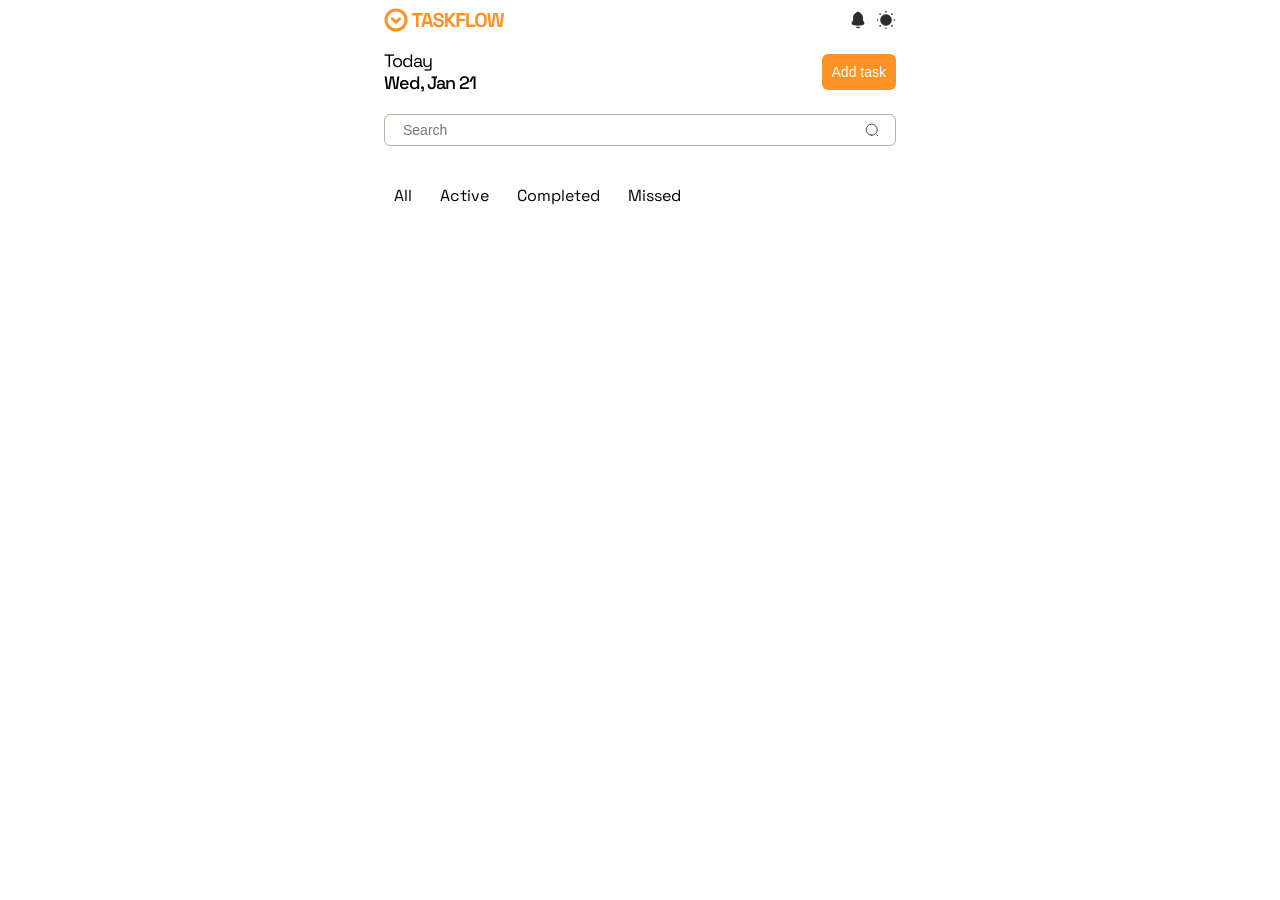
==== html/home.html @ 8140b795 "Initial commit" ====
<!DOCTYPE html>
<html lang="en">
<head>
    <meta charset="UTF-8">
    <meta name="viewport" content="width=device-width, initial-scale=1.0">
     <title>Task Flow Home </title>
     <!-- actual work -->
    <link href="https://fonts.googleapis.com/css2?family=Space+Grotesk:wght@300;400;500;600;700&display=swap" rel="stylesheet">
    <link rel="stylesheet" href="../css/global.css">
    <link rel="stylesheet" href="../css/home.css">
    <script src="../js/home.js" defer></script>
</head>
<body>
    <div id="overallDiv">
    
        <header id="header">
            <img class="logo" src="../assets/TFlogo.svg">

            <div class="header-icons">
                <img id="notification"   class="header-icon" src="../assets/Notification.svg" alt="Notification">
                <img id="darkModeBtn"  class="header-icon" src="../assets/Dark mode.svg" alt="dark-mode">
            </div>
        </header>

         <section id="first-section">
            <div>
                <h2>Today</h2>
                <p>Wed, Jan 21</p>
            </div>
            <button id="firstSectionButton">Add task</button>
        </section>
        
        <section id="search-area">
        <input placeholder="Search" type="text">
        <button id="searchBtn">
            <img id="searchIcon" src="../assets/search.svg">
        </button>
    </section>

    <section id="filter-buttons">
        <button class="filter">All</button>
        <button class="filter All">Active</button>
        <button class="filter">Completed</button>
        <button class="filter">Missed</button>
    </section>

    <section id="taskList">     
    </section>

    <section id="popup">
        <form id="addTaskPopup">
            <h2>Add New Task</h2>

            <label class="popupLabel">Task title
            <input required type="text" id="taskName" placeholder="e.g Redesign login page">
            </label>

            <label class="popupLabel">Description
            <textarea id="taskDesc" placeholder="e.g  Implement corrections before Monday"></textarea>
            </label>

            <div class="group-div">
            <label class="popupLabel">Due Date
                <input id="date" type="date" required>
            </label>
            
            <label class="popupLabel"> Due time
                <input id="time" type="time" required>
            </label>
            </div>

        <button id="addTaskBtn">Add Task</button>
        </form>
    </section>
    </div>
---- css/global.css ----
/* 
https://serp.co/tools/css-reset/
<link rel="stylesheet" href="https://css.serp.co/css-reset/reset.css/">
*/

html, body, div, span, applet, object, iframe,
h1, h2, h3, h4, h5, h6, p, blockquote, pre,
a, abbr, acronym, address, big, cite, code,
del, dfn, em, img, ins, kbd, q, s, samp,
small, strike, strong, sub, sup, tt, var,
b, u, i, center,
dl, dt, dd, ol, ul, li,
fieldset, form, label, legend,
table, caption, tbody, tfoot, thead, tr, th, td,
article, aside, canvas, details, embed, 
figure, figcaption, footer, header, hgroup, 
menu, nav, output, ruby, section, summary,
time, mark, audio, video {
	margin: 0;
	padding: 0;
	border: 0;
	font-size: 100%;
	font: inherit;
	vertical-align: baseline;
}
/* HTML5 display-role reset for older browsers */
article, aside, details, figcaption, figure, 
footer, header, hgroup, menu, nav, section {
	display: block;
}
body {
	line-height: 1;
}
ol, ul {
	list-style: none;
}
blockquote, q {
	quotes: none;
}
blockquote:before, blockquote:after,
q:before, q:after {
	content: '';
	content: none;
}
table {
	border-collapse: collapse;
	border-spacing: 0;
}

:root {
	font-family: "Space Grotesk", sans-serif;
  --bg-gradient: linear-gradient(to bottom, #FFF3E6, #F9F5F5);
}
---- css/home.css ----
#overallDiv {
    /* background-color: rgb(177, 166, 166); */
    /* margin: 0 150px; */
    margin: auto;
    display: flex;
    flex-direction: column;
    position: relative;
    width: 40%;
}

#header {
    display: flex;
    flex-direction: row;
    justify-content: space-between;
    align-items: center;
    height: 40px;
    /* position: fixed; */
}

#header .header-icon {
    display: flex;
    width: 20px;
    height: 20px;
}

.header-icons {
    display: flex;
    flex-direction: row;
    gap: 8px;
    cursor: pointer;
}

#first-section {
   display: flex;
    flex-direction: row;
    justify-content: space-between;
    align-items: center;
    margin: 12px 0;
}

#first-section h2 {
    font-size: 18px;
    /* font-weight: 500; */
    letter-spacing: -1px;
    margin-bottom: 4px;
}

#first-section p {
    font-size: 18px;
    font-weight: 500;
    letter-spacing: -1px;
}

#first-section button {
    display: flex;
    padding: 10px;
    font-size: 14px;
    border: none;
    border-radius: 6px;
    color: white;
    background-color: #FF9326;
    cursor: pointer;
}

#first-section button:hover {
    display: flex;
    padding: 10px;
    font-size: 14px;
    border: none;
    border-radius: 6px;
    color: white;
    background-color: #e77f18;
}

#search-area {
    display: flex;
    border: 1px solid #b6b0ab;
    border-radius: 6px;
    height: 32px;
    padding: 4px 16px;
    gap: 8px;
    box-sizing: border-box;
    justify-content: space-between;
    align-items: center;
    margin-bottom: 12px;
    margin-top: 10px;
    background: none;
}

#search-area:focus {
    border: 1px solid #FF9326;
}

#search-area input {
    display: flex;
    border: none;
    appearance: none;
    width: 100%;
    font-size: 14px;
    background-color: unset;

}

#search-area input:focus {
    display: flex;
    border: none;
    appearance: none;
    outline: none;
}

#search-area input:placeholder-shown {
   font-size: 14px;
   color: rgb(248, 243, 243);
}

#search-area button {
    display: flex;
    border: none;
    background: none;
    appearance: none;
    width: 14px;
    height: 14px;
    justify-content: center;
    align-items: center;
}

#search-area img {
    width: 14px;
    height: 14px;
}

#filter-buttons {
    display: flex;
    justify-content: start;
    align-items: center;
    gap: 8px;
    margin-bottom: 6px;
    margin-top: 10px;
}

.filter {
    display: flex;
    all: unset;
    padding: 8px 10px;
    font-size: 16px;
    color: black;
    border-bottom: 1px solid white;
    cursor: pointer;
    margin: 12px 0;
}

.filter:focus {
    cursor: pointer;
}

#taskList {
    display: flex;
    flex-direction: column;
}

#popup {
    display: none; 
    position: fixed;
    top: 0;
    left: 0;
    width: 100%;
    height: 100vh;
    background: rgba(82, 79, 79, 0.5);
    justify-content: center;
    align-items: center;
}

#addTaskPopup {
    background: white;
    width: 30%;
    padding: 20px;
    box-sizing: border-box;
    border-radius: 6px;
    box-shadow: 0px 4px 20px rgba(0,0,0,0.3);
} 

#addTaskPopup h2 {
    display: flex;
    font-size: 18px;
    font-weight: 500;
    margin-bottom: 12px;
    color:#FF9326;
}

#addTaskPopup label {
    display: flex;
    flex-direction: column;
    font-size: 16px;
    font-weight: 500;
    margin-bottom: 8px;
    color: black;
}

#addTaskPopup input {
    all: unset;
    border: 1px solid grey;
    display: flex;
    margin-top: 10px;
    padding: 8px;
    border-radius: 4px;
}

#addTaskPopup textarea {
    all: unset;
    display: flex;
    margin-top: 10px;
    border: 1px solid grey;
    border-radius: 4px;
    resize: none;
    font-size: 14px;
    font-weight: 100;
    padding: 8px;
}

#addTaskPopup .group-div {
    display: flex;
    flex-direction: row;
    flex-wrap: wrap;
    gap: 12px;
}

#addTaskPopup button {
    display: flex;
    width: 100%;
    box-sizing: border-box;
    padding: 8px 10px;
    font-size: 16px;
    border: none;
    border-radius: 6px;
    color: white;
    background-color: #FF9326;
    text-align: center;
    margin: 10px 0;
    justify-content: center;
    cursor: pointer;
}

#addTaskPopup textarea::placeholder {
   font-size: 12px;
   padding: 4px;
}

#addTaskPopup input::placeholder {
   font-size: 12px;
   font-family: Space-Grotesk;
   padding: 4px;
}

/* #addTaskPopup input:focus {
  appearance: none;
  border: 1.5px solid #FF9326;
  border-radius: 4px;
  outline: #e77f18;
padding: 2px 4px;
  box-sizing: border-box;
} */

/* #addTaskPopup textarea:focus {
  appearance: none;
  border: 1.5px solid #FF9326;
  border-radius: 4px;
  outline: #e77f18;
    padding: 2px 4px;
  box-sizing: border-box;
} */


#addTaskPopup button:hover {
    background-color: #e77f18;
}

/* style rendered items tomorrow */
.taskTitle {
    color: black;
    display: flex;
    font-weight: 500;
    font-size: 16px;
    margin-bottom: 2px;
}

.descOfTask {
    color: rgb(27, 27, 27);
    display: flex;
    font-weight: 200;
    font-size: 14px;
    text-decoration: none;
    margin-bottom: 2px;
}

.dateOfTask {
    color: rgb(0, 0, 0);
    display: flex;
    font-weight: 300;
    font-size: 14px;
    margin-bottom: 3px;
}

.editTaskBtn, .deleteTaskBtn {

    background: none;
    display: inline-flex;
    padding: 3px 6px;
    font-size: 10px;
    border-radius: 3px;
    color: #FF9326;
    border: 1.5px solid #FF9326;
    cursor: pointer;
    margin-right: 4px;
}

.editTaskBtn:hover, .deleteTaskBtn:hover {
    background-color: #e77f18;
    border: none;
    border-radius: 3px;
    color: white;
}

.taskItemContainer {
    display: flex;
    flex-direction: row;
    flex-wrap: nowrap;
    justify-content: flex-start;
    align-items: center;
    /* background-color: #faf9c9; */
    border: 1px solid #e7e3de;
    margin-bottom: 16px;
    padding: 12px 10px;
    gap: 10px;
    border-radius: 6px;
    width: 100%;
}

/* .checkedTaskDiv  */
.checkedTaskDiv {
    display: flex;
    width: 16px;
    height: 16px;
    justify-self: center;
    align-items: center;
}

.checkedTask {
    display: flex;
    height: 16px;
    width: 16px;
}

.taskItemContainer {
    display: flex;
    flex-direction: row;
    flex-wrap: nowrap;
}

.taskDiv {
    display: flex;
    flex-wrap: nowrap;
    flex-direction: column;
    gap: 4px;
    width: 100%;
    align-items: flex-start;
}

.btnDiv {
    display: flex;
    flex-direction: row;
    gap: 8px;
    justify-content: flex-start;
    align-items: center;
    width: 100%;
}













/* screen size adjust */
/* @media (max-width: 375px) {
  body {
    font-size: 14px;
  }
}

@media (max-width: 425px) {
  .container {
    padding: 10px;
  }
}

@media (max-width: 768px) {
  .container {
    width: 90%;
  }
}

@media (max-width: 1024px) {
  .container {
    width: 80%;
  }
}

@media (min-width: 1441px) {
  .container {
    max-width: 1400px;
    margin: auto;
  }
} */
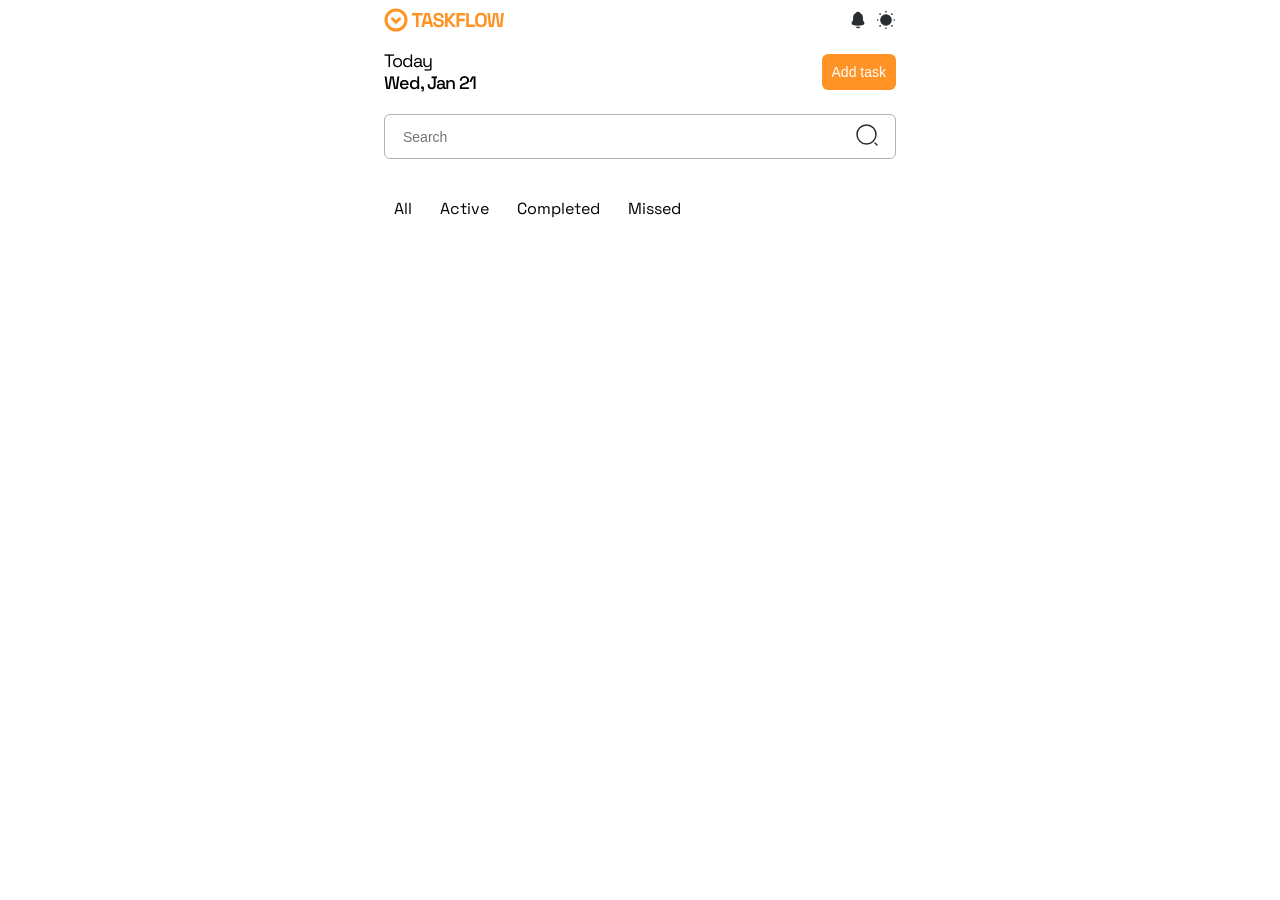
==== commit a3f34438: "Update project files with new JS, HTML, CSS changes" ====
--- a/html/home.html
+++ b/html/home.html
@@ -3,8 +3,7 @@
 <head>
     <meta charset="UTF-8">
     <meta name="viewport" content="width=device-width, initial-scale=1.0">
-     <title>Task Flow Home </title>
-     <!-- actual work -->
+     <title>TaskFlow</title>
     <link href="https://fonts.googleapis.com/css2?family=Space+Grotesk:wght@300;400;500;600;700&display=swap" rel="stylesheet">
     <link rel="stylesheet" href="../css/global.css">
     <link rel="stylesheet" href="../css/home.css">
--- a/css/home.css
+++ b/css/home.css
@@ -1,6 +1,5 @@
+
 #overallDiv {
-    /* background-color: rgb(177, 166, 166); */
-    /* margin: 0 150px; */
     margin: auto;
     display: flex;
     flex-direction: column;
@@ -8,13 +7,13 @@
     width: 40%;
 }
 
+/* header */
 #header {
     display: flex;
     flex-direction: row;
     justify-content: space-between;
     align-items: center;
     height: 40px;
-    /* position: fixed; */
 }
 
 #header .header-icon {
@@ -30,6 +29,11 @@
     cursor: pointer;
 }
 
+#notification {
+    display: none;
+}
+
+/* first section */
 #first-section {
    display: flex;
     flex-direction: row;
@@ -40,7 +44,6 @@
 
 #first-section h2 {
     font-size: 18px;
-    /* font-weight: 500; */
     letter-spacing: -1px;
     margin-bottom: 4px;
 }
@@ -62,22 +65,13 @@
     cursor: pointer;
 }
 
-#first-section button:hover {
-    display: flex;
-    padding: 10px;
-    font-size: 14px;
-    border: none;
-    border-radius: 6px;
-    color: white;
-    background-color: #e77f18;
-}
-
+/* search */
 #search-area {
     display: flex;
     border: 1px solid #b6b0ab;
     border-radius: 6px;
-    height: 32px;
-    padding: 4px 16px;
+    /* height: 32px; */
+    padding: 8px 16px;
     gap: 8px;
     box-sizing: border-box;
     justify-content: space-between;
@@ -87,48 +81,23 @@
     background: none;
 }
 
-#search-area:focus {
-    border: 1px solid #FF9326;
+#searchBtn {
+border: none;
+background: none;
+padding: 0;
+cursor: pointer;
 }
 
 #search-area input {
-    display: flex;
     border: none;
     appearance: none;
     width: 100%;
     font-size: 14px;
     background-color: unset;
-
-}
-
-#search-area input:focus {
-    display: flex;
-    border: none;
-    appearance: none;
     outline: none;
 }
 
-#search-area input:placeholder-shown {
-   font-size: 14px;
-   color: rgb(248, 243, 243);
-}
-
-#search-area button {
-    display: flex;
-    border: none;
-    background: none;
-    appearance: none;
-    width: 14px;
-    height: 14px;
-    justify-content: center;
-    align-items: center;
-}
-
-#search-area img {
-    width: 14px;
-    height: 14px;
-}
-
+/* filter buttons */
 #filter-buttons {
     display: flex;
     justify-content: start;
@@ -147,17 +116,34 @@
     border-bottom: 1px solid white;
     cursor: pointer;
     margin: 12px 0;
-}
-
-.filter:focus {
-    cursor: pointer;
-}
-
+    background: none;
+}
+
+
+/* style active filter */
+.filter.active-filter {
+    border-bottom: 1.5px solid #FF9326;
+    color: #FF9326;
+}
+
+/* task list */
 #taskList {
     display: flex;
     flex-direction: column;
-}
-
+    align-items: center;
+    justify-content: center;
+}
+
+.emptyMsg {
+    display: flex;
+    flex-direction: row;
+    align-self: start;
+    text-align: start;
+    opacity: 0.7;
+
+}
+
+/* popup */
 #popup {
     display: none; 
     position: fixed;
@@ -180,7 +166,6 @@
 } 
 
 #addTaskPopup h2 {
-    display: flex;
     font-size: 18px;
     font-weight: 500;
     margin-bottom: 12px;
@@ -196,34 +181,23 @@
     color: black;
 }
 
-#addTaskPopup input {
+#addTaskPopup input, #addTaskPopup textarea {
     all: unset;
     border: 1px solid grey;
     display: flex;
     margin-top: 10px;
     padding: 8px;
-    border-radius: 4px;
+    border-radius: 6px;
+    box-sizing: border-box;
 }
 
 #addTaskPopup textarea {
-    all: unset;
-    display: flex;
-    margin-top: 10px;
-    border: 1px solid grey;
-    border-radius: 4px;
     resize: none;
     font-size: 14px;
     font-weight: 100;
-    padding: 8px;
-}
-
-#addTaskPopup .group-div {
-    display: flex;
-    flex-direction: row;
-    flex-wrap: wrap;
-    gap: 12px;
-}
-
+}
+
+/* add button */
 #addTaskPopup button {
     display: flex;
     width: 100%;
@@ -240,41 +214,7 @@
     cursor: pointer;
 }
 
-#addTaskPopup textarea::placeholder {
-   font-size: 12px;
-   padding: 4px;
-}
-
-#addTaskPopup input::placeholder {
-   font-size: 12px;
-   font-family: Space-Grotesk;
-   padding: 4px;
-}
-
-/* #addTaskPopup input:focus {
-  appearance: none;
-  border: 1.5px solid #FF9326;
-  border-radius: 4px;
-  outline: #e77f18;
-padding: 2px 4px;
-  box-sizing: border-box;
-} */
-
-/* #addTaskPopup textarea:focus {
-  appearance: none;
-  border: 1.5px solid #FF9326;
-  border-radius: 4px;
-  outline: #e77f18;
-    padding: 2px 4px;
-  box-sizing: border-box;
-} */
-
-
-#addTaskPopup button:hover {
-    background-color: #e77f18;
-}
-
-/* style rendered items tomorrow */
+/* rendered task styles */
 .taskTitle {
     color: black;
     display: flex;
@@ -286,6 +226,7 @@
 .descOfTask {
     color: rgb(27, 27, 27);
     display: flex;
+    flex-wrap: wrap;
     font-weight: 200;
     font-size: 14px;
     text-decoration: none;
@@ -300,60 +241,74 @@
     margin-bottom: 3px;
 }
 
+/* add styles for buttons of added task tomorrow  */
 .editTaskBtn, .deleteTaskBtn {
-
     background: none;
     display: inline-flex;
-    padding: 3px 6px;
-    font-size: 10px;
-    border-radius: 3px;
-    color: #FF9326;
-    border: 1.5px solid #FF9326;
-    cursor: pointer;
-    margin-right: 4px;
+    padding: 6px 8px;
+    font-size: 12px;
+    border-radius: 4px;
+    /* color: #FF9326; */
+    border: 1.5px solid grey;
+    cursor: pointer;
 }
 
 .editTaskBtn:hover, .deleteTaskBtn:hover {
     background-color: #e77f18;
     border: none;
-    border-radius: 3px;
     color: white;
 }
 
+/* Task item container */
 .taskItemContainer {
     display: flex;
     flex-direction: row;
     flex-wrap: nowrap;
     justify-content: flex-start;
     align-items: center;
-    /* background-color: #faf9c9; */
     border: 1px solid #e7e3de;
     margin-bottom: 16px;
     padding: 12px 10px;
-    gap: 10px;
-    border-radius: 6px;
-    width: 100%;
-}
-
-/* .checkedTaskDiv  */
+    gap: 12px;
+    border-radius: 6px;
+    width: 100%;
+    position: relative;
+}
+
+/* small checked area on the left */
 .checkedTaskDiv {
     display: flex;
-    width: 16px;
-    height: 16px;
+    width: 20px;
+    height: 20px;
     justify-self: center;
     align-items: center;
-}
-
-.checkedTask {
-    display: flex;
-    height: 16px;
-    width: 16px;
-}
-
-.taskItemContainer {
-    display: flex;
-    flex-direction: row;
-    flex-wrap: nowrap;
+    position: relative;
+}
+
+/* checkbox input style */
+.checkedTaskDiv input[type="checkbox"] {
+    display: flex;
+    width: 24px;
+    height: 24px;
+    cursor: pointer;
+}
+
+/* small square as checkbox checker */
+
+.checkedSquare {
+    position: absolute; 
+    top: 0;
+    left: 0;
+    right: 0;
+    bottom: 0;
+    background: #FF9326;
+    border-radius: 2px;
+    display: none; 
+}
+
+/* show when checked */
+.checkedSquare.see-checked {
+    display: flex;
 }
 
 .taskDiv {
@@ -374,46 +329,27 @@
     width: 100%;
 }
 
-
-
-
-
-
-
-
-
-
-
-
-
-/* screen size adjust */
-/* @media (max-width: 375px) {
-  body {
-    font-size: 14px;
-  }
-}
-
-@media (max-width: 425px) {
-  .container {
-    padding: 10px;
-  }
-}
-
-@media (max-width: 768px) {
-  .container {
-    width: 90%;
-  }
-}
-
+/*  responsive for phone and tab */
 @media (max-width: 1024px) {
-  .container {
-    width: 80%;
-  }
-}
-
-@media (min-width: 1441px) {
-  .container {
-    max-width: 1400px;
-    margin: auto;
-  }
-} */
+    #overallDiv {
+        width: 60%;
+    }
+
+    #addTaskPopup {
+        width: 50%;
+    }
+}
+
+@media (max-width: 480px) {
+    #overallDiv {
+        width: 90%;
+    }
+
+    #addTaskPopup {
+        width: 90%;
+    }
+
+    #first-section h2, #first-section p {
+        font-size: 16px;
+    }
+}
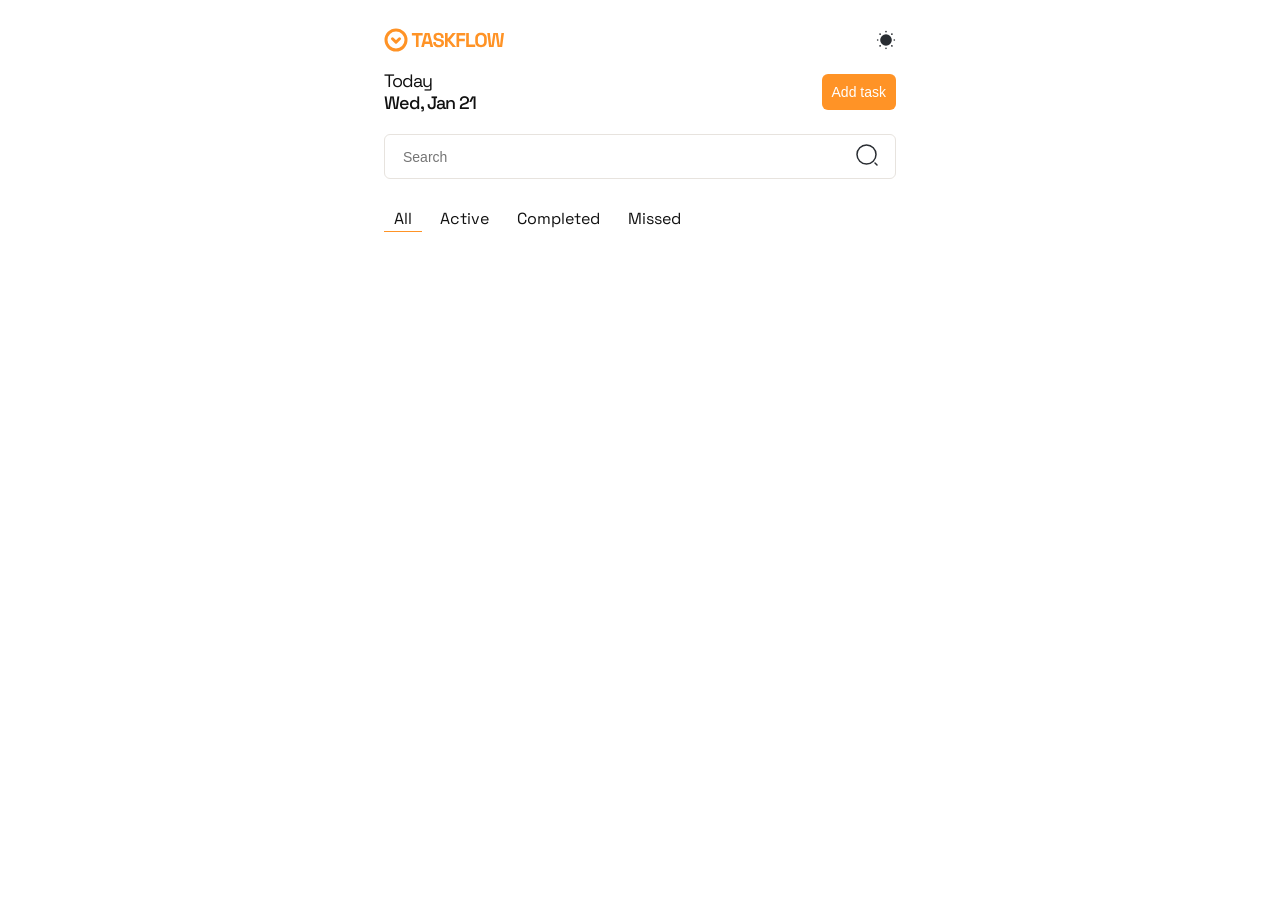
==== commit f0a690e6: "Restore local version and override GitHub" ====
--- a/html/home.html
+++ b/html/home.html
@@ -7,7 +7,7 @@
     <link href="https://fonts.googleapis.com/css2?family=Space+Grotesk:wght@300;400;500;600;700&display=swap" rel="stylesheet">
     <link rel="stylesheet" href="../css/global.css">
     <link rel="stylesheet" href="../css/home.css">
-    <script src="../js/home.js" defer></script>
+    <script src="../js/newhome.js" defer></script>
 </head>
 <body>
     <div id="overallDiv">
@@ -16,7 +16,7 @@
             <img class="logo" src="../assets/TFlogo.svg">
 
             <div class="header-icons">
-                <img id="notification"   class="header-icon" src="../assets/Notification.svg" alt="Notification">
+                <!-- <img id="notification"   class="header-icon" src="../assets/Notification.svg" alt="Notification"> -->
                 <img id="darkModeBtn"  class="header-icon" src="../assets/Dark mode.svg" alt="dark-mode">
             </div>
         </header>
@@ -30,45 +30,46 @@
         </section>
         
         <section id="search-area">
-        <input placeholder="Search" type="text">
-        <button id="searchBtn">
-            <img id="searchIcon" src="../assets/search.svg">
-        </button>
-    </section>
+            <input placeholder="Search" id="searchInput" type="text">
+            <button id="searchBtn">
+                <img id="searchIcon" src="../assets/search.svg">
+            </button>
+        </section>
 
-    <section id="filter-buttons">
-        <button class="filter">All</button>
-        <button class="filter All">Active</button>
-        <button class="filter">Completed</button>
-        <button class="filter">Missed</button>
-    </section>
+        <section id="filter-buttons">
+            <button class="filter">All</button>
+            <button class="filter All">Active</button>
+            <button class="filter">Completed</button>
+            <button class="filter">Missed</button>
+        </section>
 
-    <section id="taskList">     
-    </section>
+        <section id="taskList">     
+            <h4 id="emptyTaskPrompt">Add task to display.</h4>
+        </section>
 
-    <section id="popup">
-        <form id="addTaskPopup">
-            <h2>Add New Task</h2>
+        <section id="popup">
+            <form id="addTaskPopup">
+                <h2>Add New Task</h2>
 
-            <label class="popupLabel">Task title
-            <input required type="text" id="taskName" placeholder="e.g Redesign login page">
-            </label>
+                <label class="popupLabel">Task title
+                <input required type="text" id="taskName" placeholder="e.g Redesign login page">
+                </label>
 
-            <label class="popupLabel">Description
-            <textarea id="taskDesc" placeholder="e.g  Implement corrections before Monday"></textarea>
-            </label>
+                <label class="popupLabel">Description
+                <textarea id="taskDesc" placeholder="e.g  Implement corrections before Monday"></textarea>
+                </label>
 
-            <div class="group-div">
-            <label class="popupLabel">Due Date
-                <input id="date" type="date" required>
-            </label>
-            
-            <label class="popupLabel"> Due time
-                <input id="time" type="time" required>
-            </label>
-            </div>
+                <div class="group-div">
+                <label class="popupLabel">Due Date
+                    <input id="date" type="date" required>
+                </label>
+                
+                <label class="popupLabel"> Due time
+                    <input id="time" type="time" required>
+                </label>
+                </div>
 
-        <button id="addTaskBtn">Add Task</button>
-        </form>
-    </section>
+            <button id="addTaskBtn">Add Task</button>
+            </form>
+        </section>
     </div>
--- a/css/global.css
+++ b/css/global.css
@@ -50,4 +50,45 @@
 :root {
 	font-family: "Space Grotesk", sans-serif;
   --bg-gradient: linear-gradient(to bottom, #FFF3E6, #F9F5F5);
+  --bg: #ffffff;
+  --text: #111111;
+  --accent: #FF9326;
+  --accent2: #e77f18;
+  --error: red;
+  --success: green;
+  --gray: #808080;
+  --borderGray: #e7e3de;
+  --cardBg:  rgba(82, 79, 79, 0.8);
+  --boxShadow: 0px 4px 20px rgba(69, 68, 68, 0.3);
+  --altText: #ffffff;
+  --opaqueAccent: #f7ca9e;
+  --buttonText: white;
+  --missedTask: #ee4242;
 }
+
+body.dark {
+
+  --bg: #121212;
+  --bg-gradient: linear-gradient(to bottom, #1a1a1a, #121212);
+  --text: #eaeaea;
+  --altText: #111111;
+  /* --gray: #9a9a9a;
+
+  --cardBg: rgba(82, 79, 79, 0.5);
+  --borderGray: #2a2a2a;
+
+   --boxShadow: 0px 4px 20px rgba(0,0,0,0.3); */
+	--buttonText: white;
+}
+
+/* :root {
+  --bg: #ffffff;
+  --text: #111111;
+  --card-bg: #f5f5f5;
+  --border: #dddddd;
+  --muted-text: #666666;
+
+  --accent: orange;
+  --error: red;
+  --success: green;
+} */
--- a/css/home.css
+++ b/css/home.css
@@ -1,3 +1,7 @@
+body {
+    background-color: var(--bg);
+    color: var(--text);
+}
 
 #overallDiv {
     margin: auto;
@@ -5,6 +9,11 @@
     flex-direction: column;
     position: relative;
     width: 40%;
+    background-color: var(--bg);
+    color: #dbbfbf;
+    padding: 20px;
+    /* border: 1px solid var(--borderGray); */
+    /* box-shadow: var(--boxShadow); */
 }
 
 /* header */
@@ -14,6 +23,8 @@
     justify-content: space-between;
     align-items: center;
     height: 40px;
+    background-color: var(--bg);
+    color: var(--text);
 }
 
 #header .header-icon {
@@ -33,25 +44,28 @@
     display: none;
 }
 
-/* first section */
 #first-section {
    display: flex;
     flex-direction: row;
     justify-content: space-between;
     align-items: center;
     margin: 12px 0;
+    background-color: var(--bg);
+    color: var(--text);
 }
 
 #first-section h2 {
     font-size: 18px;
     letter-spacing: -1px;
     margin-bottom: 4px;
+    color: var(--text);
 }
 
 #first-section p {
     font-size: 18px;
     font-weight: 500;
     letter-spacing: -1px;
+    color: var(--text);
 }
 
 #first-section button {
@@ -60,25 +74,25 @@
     font-size: 14px;
     border: none;
     border-radius: 6px;
-    color: white;
-    background-color: #FF9326;
+    color: var(--buttonText);
+    background-color:var(--accent);
     cursor: pointer;
 }
 
 /* search */
 #search-area {
     display: flex;
-    border: 1px solid #b6b0ab;
-    border-radius: 6px;
-    /* height: 32px; */
+    border: 1px solid var(--borderGray);
+    border-radius: 6px;
     padding: 8px 16px;
-    gap: 8px;
+    /* gap: 8px; */
     box-sizing: border-box;
     justify-content: space-between;
     align-items: center;
     margin-bottom: 12px;
     margin-top: 10px;
-    background: none;
+    /* background: none; */
+    background-color: var(--bg);
 }
 
 #searchBtn {
@@ -95,6 +109,7 @@
     font-size: 14px;
     background-color: unset;
     outline: none;
+    color: var(--text);
 }
 
 /* filter buttons */
@@ -103,44 +118,55 @@
     justify-content: start;
     align-items: center;
     gap: 8px;
-    margin-bottom: 6px;
+    /* margin-bottom: 6px; */
     margin-top: 10px;
+    background-color: var(--bg);
 }
 
 .filter {
     display: flex;
     all: unset;
-    padding: 8px 10px;
+    padding: 4px 10px;
     font-size: 16px;
-    color: black;
-    border-bottom: 1px solid white;
-    cursor: pointer;
-    margin: 12px 0;
+    color: var(--text);
+    border-bottom: 1px solid var(--bg);
+    cursor: pointer;
+    margin: 6px 0;
     background: none;
 }
 
 
 /* style active filter */
-.filter.active-filter {
-    border-bottom: 1.5px solid #FF9326;
-    color: #FF9326;
-}
+/* .filter.active-filter {
+    border-bottom: 1.5px solid var(--accent);
+     color: var(--text);
+} */
 
 /* task list */
+/* #taskList {
+    display: flex;
+    flex-direction: column;
+    align-items: flex-start;
+    justify-content: center;
+} */
+
 #taskList {
     display: flex;
     flex-direction: column;
-    align-items: center;
-    justify-content: center;
-}
-
-.emptyMsg {
-    display: flex;
+    align-items: flex-start;
+}
+
+#emptyTaskPrompt {
+    display: none;
     flex-direction: row;
     align-self: start;
     text-align: start;
+    font-size: 16px;
+    font-style: italic;
     opacity: 0.7;
-
+    margin-top: 6px;
+    margin-left: 10px;
+    color: var(--text);
 }
 
 /* popup */
@@ -149,27 +175,29 @@
     position: fixed;
     top: 0;
     left: 0;
+    right: 0;
+    bottom: 0;
     width: 100%;
     height: 100vh;
-    background: rgba(82, 79, 79, 0.5);
+    background: var(--cardBg);
     justify-content: center;
     align-items: center;
 }
 
 #addTaskPopup {
-    background: white;
+    background: var(--bg);
     width: 30%;
     padding: 20px;
     box-sizing: border-box;
     border-radius: 6px;
-    box-shadow: 0px 4px 20px rgba(0,0,0,0.3);
+    box-shadow:var(--boxShadow);
 } 
 
 #addTaskPopup h2 {
     font-size: 18px;
     font-weight: 500;
     margin-bottom: 12px;
-    color:#FF9326;
+    color: var(--accent);
 }
 
 #addTaskPopup label {
@@ -178,17 +206,19 @@
     font-size: 16px;
     font-weight: 500;
     margin-bottom: 8px;
-    color: black;
+    color: var(--text)
 }
 
 #addTaskPopup input, #addTaskPopup textarea {
     all: unset;
-    border: 1px solid grey;
+    border: 1px solid var(--gray);
     display: flex;
     margin-top: 10px;
     padding: 8px;
     border-radius: 6px;
     box-sizing: border-box;
+    color: var(--text);
+    background: none;
 }
 
 #addTaskPopup textarea {
@@ -197,7 +227,6 @@
     font-weight: 100;
 }
 
-/* add button */
 #addTaskPopup button {
     display: flex;
     width: 100%;
@@ -206,26 +235,28 @@
     font-size: 16px;
     border: none;
     border-radius: 6px;
-    color: white;
-    background-color: #FF9326;
+   color: var(--buttonText);
+    background-color: var(--accent);
     text-align: center;
     margin: 10px 0;
     justify-content: center;
     cursor: pointer;
+    padding: 8px 1opx;
 }
 
 /* rendered task styles */
 .taskTitle {
-    color: black;
+    color: var(--text);
     display: flex;
     font-weight: 500;
-    font-size: 16px;
+    font-size: 14px;
     margin-bottom: 2px;
 }
 
-.descOfTask {
-    color: rgb(27, 27, 27);
-    display: flex;
+.taskDescription {
+    color: var(--text);
+    display: flex;
+    flex-direction: row;
     flex-wrap: wrap;
     font-weight: 200;
     font-size: 14px;
@@ -233,101 +264,110 @@
     margin-bottom: 2px;
 }
 
-.dateOfTask {
-    color: rgb(0, 0, 0);
+.taskTime {
+    color: var(--text);
     display: flex;
     font-weight: 300;
     font-size: 14px;
     margin-bottom: 3px;
 }
 
-/* add styles for buttons of added task tomorrow  */
-.editTaskBtn, .deleteTaskBtn {
+
+/* Task item container */
+.taskDiv {
+    width: 100%;
+    display: flex;
+    flex-direction: row;
+    flex-wrap: nowrap;
+    justify-content: flex-start;
+    align-items: center;
+    border: 0.3px solid var(--borderGray);
+    margin-bottom: 24px;
+    padding: 12px 10px;
+    gap: 12px;
+    border-radius: 6px;
+    width: 100%;
+    position: relative;
+    background-color: var(--bg);
+}
+
+
+ .taskCheckbox {
+    all: unset;
+    display: flex;
+    width: 18px;
+    height: 18px;
+    justify-self: center;
+    align-items: center;
+    position: relative;
+    border: 1.5px solid var(--gray);
+    border-radius: 4px;
+}
+
+ .taskCheckbox[type="checkbox"]:checked {
+    border: var(--accent);
+    background-color:var(--accent);
+}
+
+.taskDetailsDiv {
+    list-style: none;
+    display: flex;
+    flex-wrap: nowrap;
+    flex-direction: column;
+    gap: 4px;
+    width: 100%;
+    align-items: flex-start;
+    background-color: var(--bg);
+}
+
+.missed1 {
+    display: flex;
+    color: var(--missedTask)
+}
+
+
+.btnsDiv {
+    display: flex;
+    flex-direction: row;
+    gap: 8px;
+    justify-content: flex-start;
+    align-items: center;
+    width: 100%;
+    background-color: var(--bg);
+}
+
+.editBtn, .delBtn {
     background: none;
     display: inline-flex;
     padding: 6px 8px;
     font-size: 12px;
     border-radius: 4px;
-    /* color: #FF9326; */
-    border: 1.5px solid grey;
-    cursor: pointer;
-}
-
-.editTaskBtn:hover, .deleteTaskBtn:hover {
-    background-color: #e77f18;
+    color: var(--text);
+    border: 1px solid var(--opaqueAccent);
+    cursor: pointer;
+}
+
+
+.editBtn:hover, .delBtn:hover {
+    background-color: var(--accent2);
     border: none;
     color: white;
 }
 
-/* Task item container */
-.taskItemContainer {
-    display: flex;
-    flex-direction: row;
-    flex-wrap: nowrap;
-    justify-content: flex-start;
-    align-items: center;
-    border: 1px solid #e7e3de;
-    margin-bottom: 16px;
-    padding: 12px 10px;
-    gap: 12px;
-    border-radius: 6px;
-    width: 100%;
-    position: relative;
-}
-
-/* small checked area on the left */
-.checkedTaskDiv {
-    display: flex;
-    width: 20px;
-    height: 20px;
-    justify-self: center;
-    align-items: center;
-    position: relative;
-}
-
-/* checkbox input style */
-.checkedTaskDiv input[type="checkbox"] {
-    display: flex;
-    width: 24px;
-    height: 24px;
-    cursor: pointer;
-}
-
-/* small square as checkbox checker */
-
-.checkedSquare {
-    position: absolute; 
-    top: 0;
-    left: 0;
-    right: 0;
-    bottom: 0;
-    background: #FF9326;
-    border-radius: 2px;
-    display: none; 
-}
-
-/* show when checked */
-.checkedSquare.see-checked {
-    display: flex;
-}
-
-.taskDiv {
-    display: flex;
-    flex-wrap: nowrap;
-    flex-direction: column;
-    gap: 4px;
-    width: 100%;
-    align-items: flex-start;
-}
-
-.btnDiv {
-    display: flex;
-    flex-direction: row;
-    gap: 8px;
-    justify-content: flex-start;
-    align-items: center;
-    width: 100%;
-}
+.editBtn:active, .delBtn:active {
+    transform: scale(0.95);
+    transition: transform 0.1s ease; /* smooth effect */
+}
+
+.filter.active-filter {
+  border-bottom: 1px solid var(--accent);
+}
+
+.completedTask {
+    text-decoration: line-through;
+    color: var(--gray);
+}
+
 
 /*  responsive for phone and tab */
 @media (max-width: 1024px) {
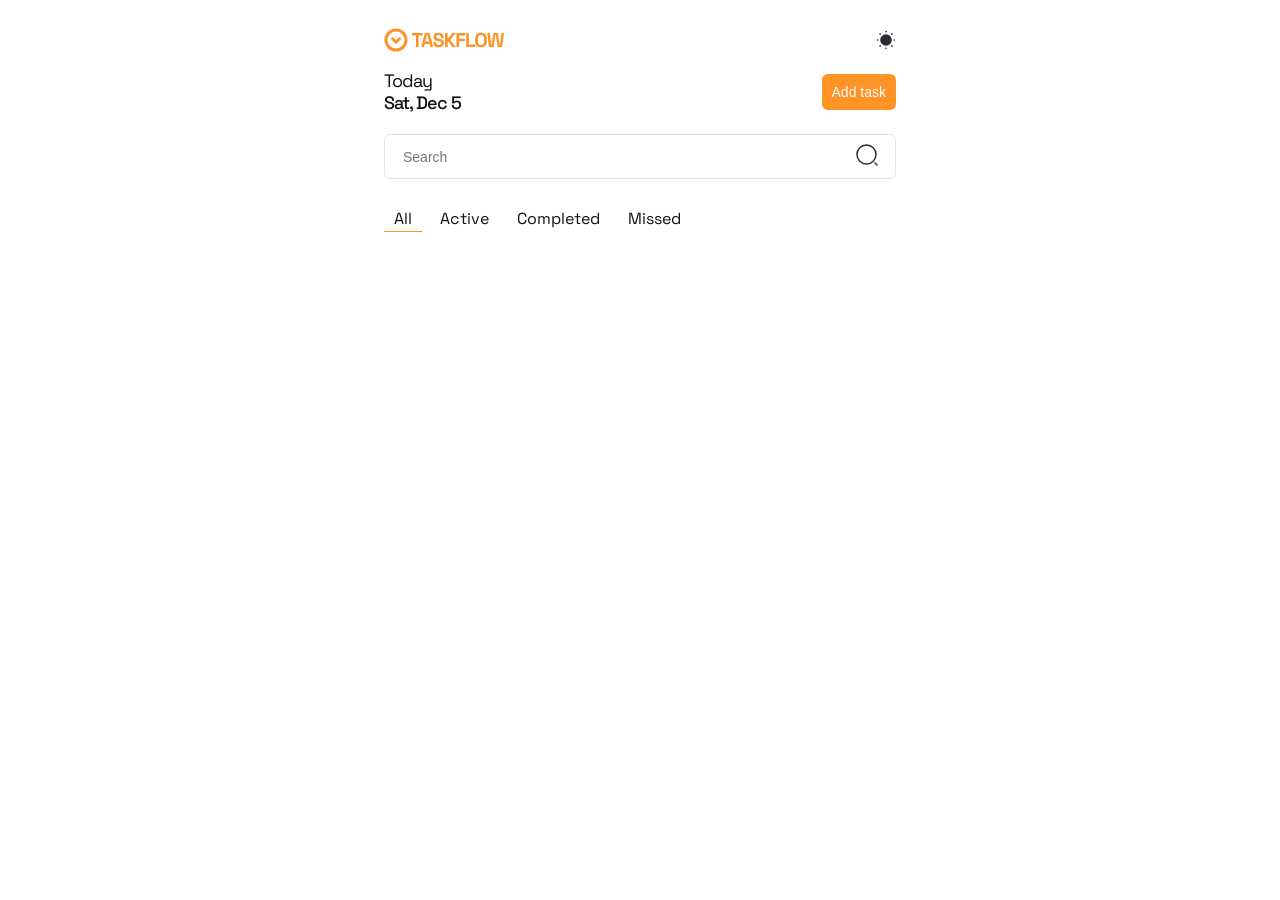
==== commit f1e2677b: "Connect signup, login and home pages + task flow updates" ====
--- a/html/home.html
+++ b/html/home.html
@@ -16,7 +16,6 @@
             <img class="logo" src="../assets/TFlogo.svg">
 
             <div class="header-icons">
-                <!-- <img id="notification"   class="header-icon" src="../assets/Notification.svg" alt="Notification"> -->
                 <img id="darkModeBtn"  class="header-icon" src="../assets/Dark mode.svg" alt="dark-mode">
             </div>
         </header>
@@ -24,7 +23,7 @@
          <section id="first-section">
             <div>
                 <h2>Today</h2>
-                <p>Wed, Jan 21</p>
+                <p id="currentDate"></p>
             </div>
             <button id="firstSectionButton">Add task</button>
         </section>
